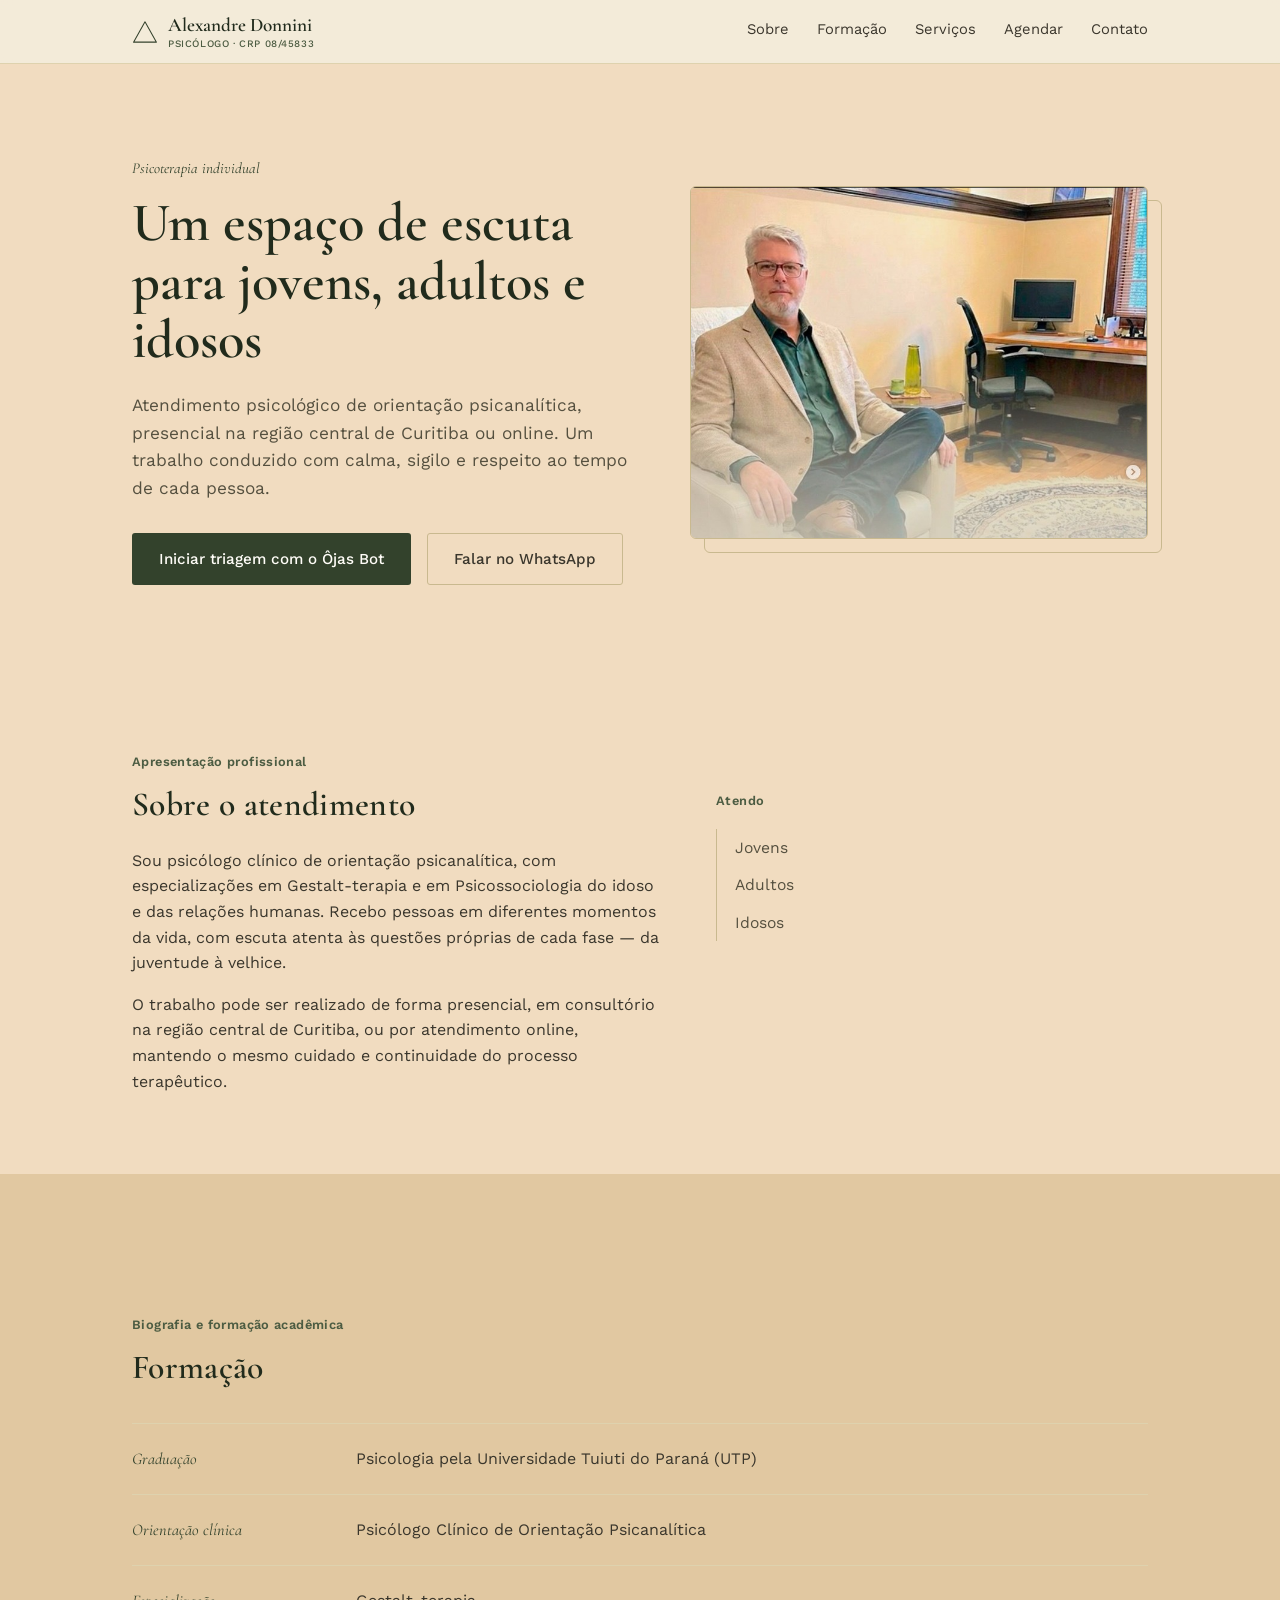
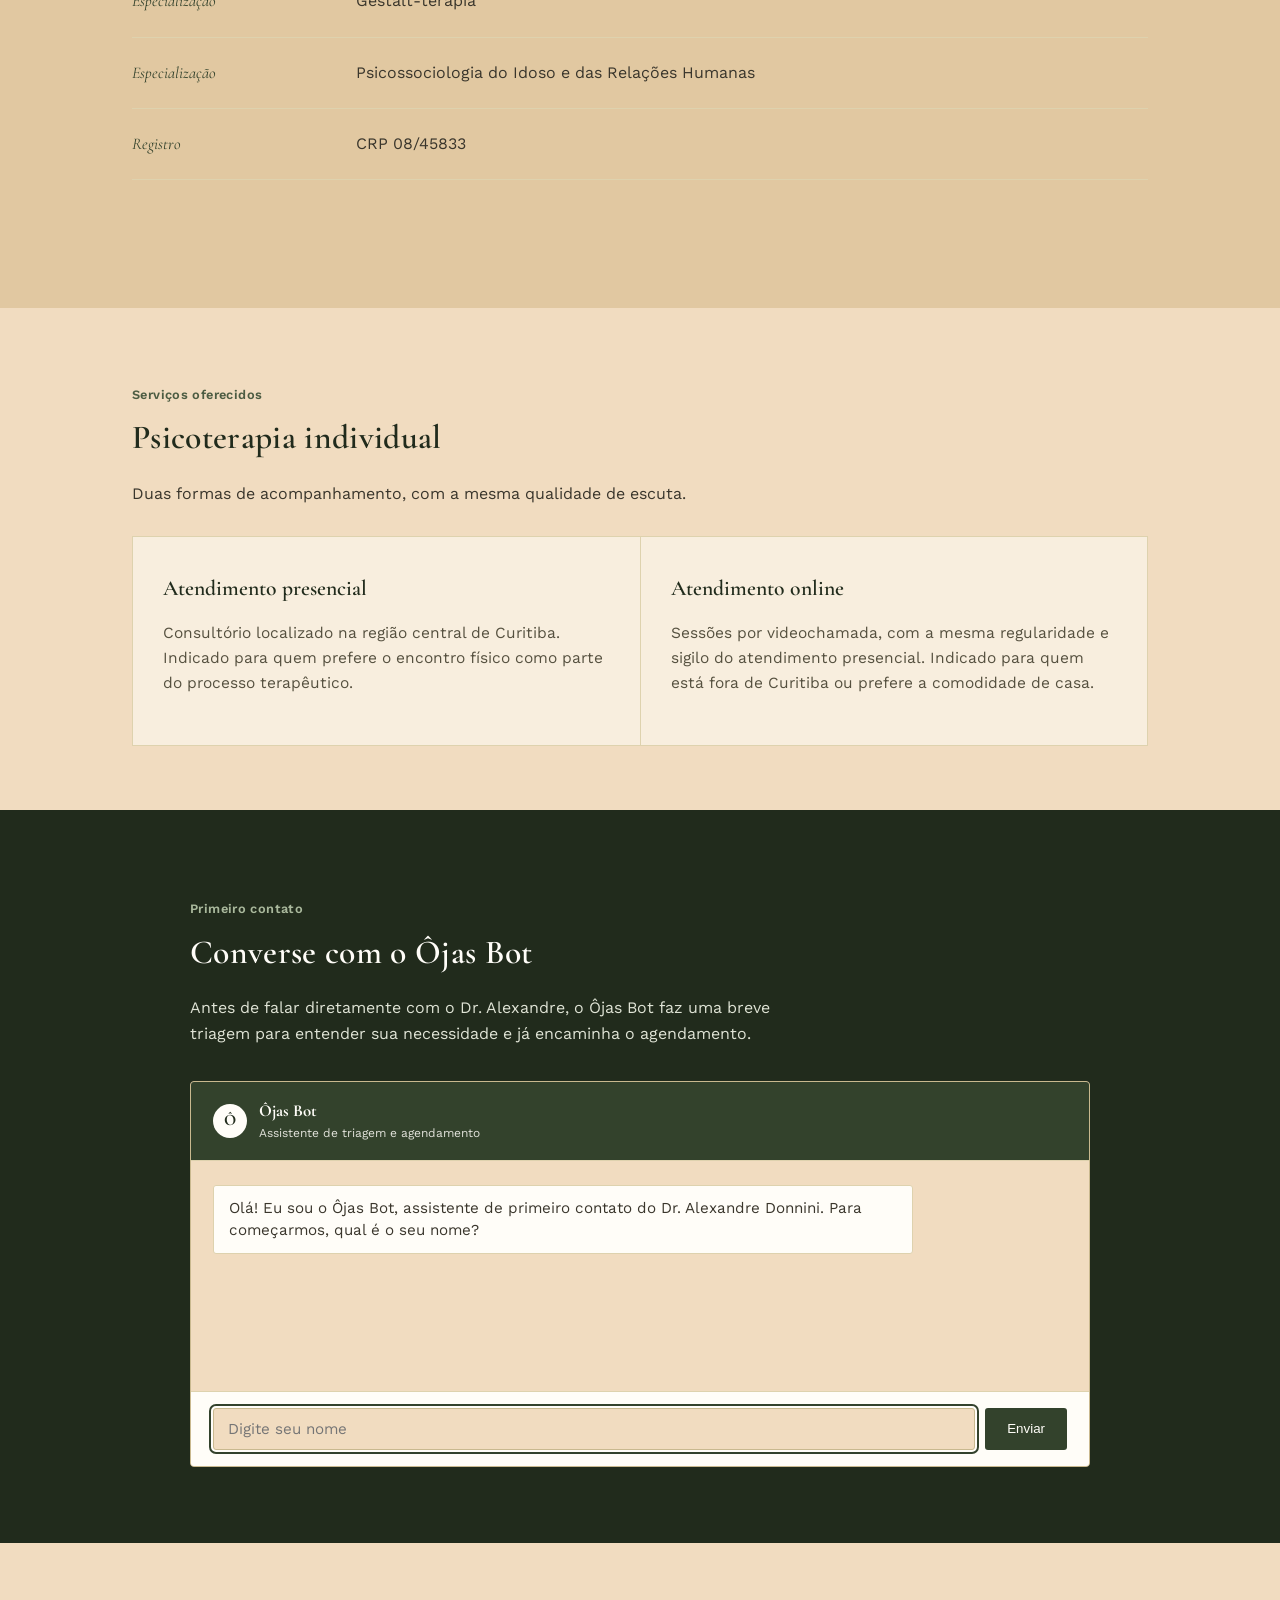
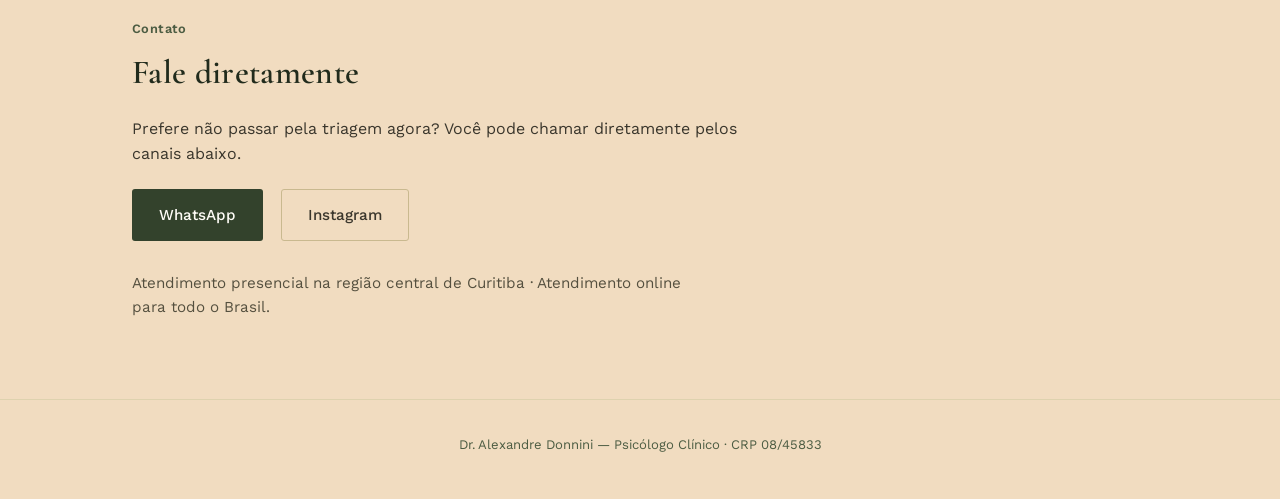
==== index.html @ 54434051 "Add files via upload" ====
<!DOCTYPE html>
<html lang="pt-BR">
<head>
<meta charset="UTF-8">
<meta name="viewport" content="width=device-width, initial-scale=1.0">
<title>Alexandre Donnini — Psicólogo Clínico | CRP 08/45833</title>
<meta name="description" content="Dr. Alexandre Donnini, psicólogo clínico de orientação psicanalítica. Atendimento presencial no centro de Curitiba e online, para jovens, adultos e idosos.">
<link rel="preconnect" href="https://fonts.googleapis.com">
<link rel="preconnect" href="https://fonts.gstatic.com" crossorigin>
<link href="https://fonts.googleapis.com/css2?family=Cormorant+Garamond:ital,wght@0,500;0,600;1,500&family=Work+Sans:wght@400;500;600&display=swap" rel="stylesheet">
<link rel="stylesheet" href="style.css">
</head>
<body>

<header class="top">
  <div class="top-inner">
    <div class="marca">
      <svg class="marca-triangulo" viewBox="0 0 100 90" xmlns="http://www.w3.org/2000/svg">
        <path d="M50 6 L94 84 L6 84 Z" fill="none" stroke="#33422C" stroke-width="4" stroke-linejoin="round"/>
      </svg>
      <div class="marca-texto">Alexandre Donnini
        <small>Psicólogo · CRP 08/45833</small>
      </div>
    </div>
    <nav class="top-nav">
      <a href="#sobre">Sobre</a>
      <a href="#formacao">Formação</a>
      <a href="#servicos">Serviços</a>
      <a href="#ojas-bot">Agendar</a>
      <a href="#contato">Contato</a>
    </nav>
  </div>
</header>

<section class="hero">
  <div class="hero-texto">
    <p class="kicker">Psicoterapia individual</p>
    <h1>Um espaço de escuta para jovens, adultos e idosos</h1>
    <p class="lead">Atendimento psicológico de orientação psicanalítica, presencial na região central de Curitiba ou online. Um trabalho conduzido com calma, sigilo e respeito ao tempo de cada pessoa.</p>
    <div class="hero-cta">
      <a href="#ojas-bot" class="btn btn-primaria">Iniciar triagem com o Ôjas Bot</a>
      <a href="https://wa.me/5541991151535" target="_blank" rel="noopener" class="btn btn-secundaria">Falar no WhatsApp</a>
    </div>
  </div>
  <div class="hero-foto">
    <img src="foto-consultorio.jpg" alt="Dr. Alexandre Donnini em seu consultório">
  </div>
</section>

<section id="sobre">
  <p class="section-label">Apresentação profissional</p>
  <div class="sobre-grid">
    <div>
      <h2>Sobre o atendimento</h2>
      <p>Sou psicólogo clínico de orientação psicanalítica, com especializações em Gestalt-terapia e em Psicossociologia do idoso e das relações humanas. Recebo pessoas em diferentes momentos da vida, com escuta atenta às questões próprias de cada fase — da juventude à velhice.</p>
      <p>O trabalho pode ser realizado de forma presencial, em consultório na região central de Curitiba, ou por atendimento online, mantendo o mesmo cuidado e continuidade do processo terapêutico.</p>
    </div>
    <div>
      <p class="section-label">Atendo</p>
      <ul class="publico-lista">
        <li>Jovens</li>
        <li>Adultos</li>
        <li>Idosos</li>
      </ul>
    </div>
  </div>
</section>

<section class="faixa" id="formacao">
  <div class="wrap">
    <section>
      <p class="section-label">Biografia e formação acadêmica</p>
      <h2>Formação</h2>
      <ul class="formacao-lista">
        <li class="formacao-item">
          <span class="formacao-tag">Graduação</span>
          <span>Psicologia pela Universidade Tuiuti do Paraná (UTP)</span>
        </li>
        <li class="formacao-item">
          <span class="formacao-tag">Orientação clínica</span>
          <span>Psicólogo Clínico de Orientação Psicanalítica</span>
        </li>
        <li class="formacao-item">
          <span class="formacao-tag">Especialização</span>
          <span>Gestalt-terapia</span>
        </li>
        <li class="formacao-item">
          <span class="formacao-tag">Especialização</span>
          <span>Psicossociologia do Idoso e das Relações Humanas</span>
        </li>
        <li class="formacao-item">
          <span class="formacao-tag">Registro</span>
          <span>CRP 08/45833</span>
        </li>
      </ul>
    </section>
  </div>
</section>

<section id="servicos">
  <p class="section-label">Serviços oferecidos</p>
  <h2>Psicoterapia individual</h2>
  <p>Duas formas de acompanhamento, com a mesma qualidade de escuta.</p>
  <div class="servicos-grid">
    <div class="servico-card">
      <h3>Atendimento presencial</h3>
      <p>Consultório localizado na região central de Curitiba. Indicado para quem prefere o encontro físico como parte do processo terapêutico.</p>
    </div>
    <div class="servico-card">
      <h3>Atendimento online</h3>
      <p>Sessões por videochamada, com a mesma regularidade e sigilo do atendimento presencial. Indicado para quem está fora de Curitiba ou prefere a comodidade de casa.</p>
    </div>
  </div>
</section>

<section class="bot-secao" id="ojas-bot">
  <div class="wrap">
    <div class="bot-intro">
      <p class="section-label">Primeiro contato</p>
      <h2>Converse com o Ôjas Bot</h2>
      <p>Antes de falar diretamente com o Dr. Alexandre, o Ôjas Bot faz uma breve triagem para entender sua necessidade e já encaminha o agendamento.</p>
    </div>

    <div class="bot-painel" id="ojas-bot-app">
      <div class="bot-topo">
        <div class="bot-avatar">Ô</div>
        <div>
          <strong>Ôjas Bot</strong>
          <span>Assistente de triagem e agendamento</span>
        </div>
      </div>

      <div class="bot-mensagens" data-ojas-mensagens></div>
      <div class="bot-opcoes" data-ojas-opcoes></div>

      <dl class="bot-resumo" data-ojas-resumo hidden></dl>

      <form class="bot-form" data-ojas-form>
        <input type="text" data-ojas-input placeholder="Aguarde..." disabled autocomplete="off">
        <button type="submit">Enviar</button>
      </form>
    </div>
  </div>
</section>

<section id="contato">
  <p class="section-label">Contato</p>
  <h2>Fale diretamente</h2>
  <p>Prefere não passar pela triagem agora? Você pode chamar diretamente pelos canais abaixo.</p>
  <div class="contato-grid">
    <a href="https://wa.me/5541991151535" target="_blank" rel="noopener" class="btn btn-primaria">WhatsApp</a>
    <a href="https://www.instagram.com/psi.alexandre.donnini" target="_blank" rel="noopener" class="btn btn-secundaria">Instagram</a>
  </div>
  <p class="contato-nota">Atendimento presencial na região central de Curitiba · Atendimento online para todo o Brasil.</p>
</section>

<footer>
  Dr. Alexandre Donnini — Psicólogo Clínico · CRP 08/45833
</footer>

<script src="ojas-bot.js"></script>
</body>
</html>
---- style.css ----
/* =========================================================
   Alexandre Donnini — Psicólogo Clínico
   Paleta: creme quente + verde escuro (pinho), a partir da
   identidade visual já usada no Instagram do profissional
   ========================================================= */

:root {
  --verde:        #33422C;
  --verde-escuro: #212B1C;
  --verde-claro:  #4C5C42;
  --texto:        #3A362C;
  --creme:        #F1DCC0;
  --creme-claro:  #F8EEDE;
  --creme-escuro: #E1C8A1;
  --linha:        #C9B98F;
  --linha-fina:   #DED2AE;
  --branco:       #FFFDF8;

  --serif: 'Cormorant Garamond', Georgia, serif;
  --sans:  'Work Sans', -apple-system, Segoe UI, sans-serif;
}

* { box-sizing: border-box; }

html { scroll-behavior: smooth; }

body {
  margin: 0;
  background: var(--creme);
  color: var(--texto);
  font-family: var(--sans);
  font-weight: 400;
  line-height: 1.6;
  -webkit-font-smoothing: antialiased;
}

img, svg { max-width: 100%; display: block; }

a { color: inherit; }

.wrap {
  max-width: 1080px;
  margin: 0 auto;
  padding: 0 32px;
}

h1, h2, h3 {
  font-family: var(--serif);
  font-weight: 600;
  color: var(--verde-escuro);
  margin: 0 0 0.4em;
}

h2 {
  font-size: 2.1rem;
  letter-spacing: 0.01em;
}

p { max-width: 62ch; }

.section-label {
  font-family: var(--sans);
  font-size: 0.8rem;
  color: var(--verde-claro);
  font-weight: 600;
  letter-spacing: 0.03em;
  margin-bottom: 6px;
}

hr.fina {
  border: none;
  border-top: 1px solid var(--linha-fina);
  margin: 0;
}

/* ---------- Marca ---------- */

.marca {
  display: flex;
  align-items: center;
  gap: 10px;
}

.marca-triangulo {
  width: 26px;
  height: 26px;
  flex-shrink: 0;
}

.marca-texto {
  font-family: var(--serif);
  font-size: 1.2rem;
  color: var(--verde-escuro);
  font-weight: 600;
  line-height: 1.15;
}

.marca-texto small {
  display: block;
  font-family: var(--sans);
  font-size: 0.62rem;
  letter-spacing: 0.06em;
  color: var(--verde-claro);
  font-weight: 500;
  text-transform: uppercase;
  margin-top: 2px;
}

/* ---------- Header ---------- */

header.top {
  position: sticky;
  top: 0;
  z-index: 20;
  background: rgba(243, 236, 220, 0.92);
  backdrop-filter: blur(6px);
  border-bottom: 1px solid var(--linha-fina);
}

.top-inner {
  display: flex;
  align-items: center;
  justify-content: space-between;
  padding: 14px 32px;
  max-width: 1080px;
  margin: 0 auto;
}

nav.top-nav {
  display: flex;
  gap: 28px;
}

nav.top-nav a {
  text-decoration: none;
  font-size: 0.92rem;
  color: var(--texto);
  border-bottom: 1px solid transparent;
  padding-bottom: 3px;
  transition: border-color 0.2s ease, color 0.2s ease;
}

nav.top-nav a:hover {
  color: var(--verde);
  border-color: var(--verde);
}

@media (max-width: 680px) {
  nav.top-nav { display: none; }
}

/* ---------- Hero ---------- */

.hero {
  max-width: 1080px;
  margin: 0 auto;
  padding: 76px 32px 90px;
  display: grid;
  grid-template-columns: 1.05fr 0.95fr;
  gap: 52px;
  align-items: center;
}

@media (max-width: 860px) {
  .hero { grid-template-columns: 1fr; padding-top: 48px; }
}

.hero .kicker {
  font-size: 0.95rem;
  color: var(--verde);
  font-family: var(--serif);
  font-style: italic;
  margin-bottom: 14px;
}

.hero h1 {
  font-size: clamp(2.3rem, 4.6vw, 3.4rem);
  line-height: 1.08;
}

.hero p.lead {
  font-size: 1.08rem;
  color: #55503f;
  max-width: 52ch;
}

.hero-cta {
  display: flex;
  gap: 16px;
  margin-top: 30px;
  flex-wrap: wrap;
}

.hero-foto {
  position: relative;
}

.hero-foto img {
  width: 100%;
  height: auto;
  border-radius: 6px;
  border: 1px solid var(--linha);
}

.hero-foto::after {
  content: "";
  position: absolute;
  inset: 14px -14px -14px 14px;
  border: 1px solid var(--linha);
  border-radius: 6px;
  z-index: -1;
}

.btn {
  display: inline-flex;
  align-items: center;
  gap: 8px;
  padding: 13px 26px;
  border-radius: 3px;
  font-size: 0.95rem;
  font-weight: 500;
  text-decoration: none;
  cursor: pointer;
  border: 1px solid transparent;
  transition: transform 0.15s ease, background 0.2s ease, color 0.2s ease;
}

.btn:active { transform: translateY(1px); }

.btn-primaria {
  background: var(--verde);
  color: var(--branco);
}
.btn-primaria:hover { background: var(--verde-escuro); }

.btn-secundaria {
  background: transparent;
  border: 1px solid var(--linha);
  color: var(--texto);
}
.btn-secundaria:hover {
  border-color: var(--verde);
  color: var(--verde);
}

/* ---------- Seções gerais ---------- */

section {
  padding: 64px 32px;
  max-width: 1080px;
  margin: 0 auto;
}

section.faixa {
  max-width: none;
  background: var(--creme-escuro);
}

section.faixa > .wrap { padding: 0; }

/* ---------- Sobre ---------- */

.sobre-grid {
  display: grid;
  grid-template-columns: 1.1fr 0.9fr;
  gap: 56px;
  align-items: start;
}

@media (max-width: 760px) {
  .sobre-grid { grid-template-columns: 1fr; }
}

.publico-lista {
  list-style: none;
  margin: 18px 0 0;
  padding: 0;
  border-left: 1px solid var(--linha);
}

.publico-lista li {
  padding: 6px 0 6px 18px;
  font-size: 0.98rem;
  color: #55503f;
}

/* ---------- Formação ---------- */

.formacao-lista {
  list-style: none;
  margin: 28px 0 0;
  padding: 0;
}

.formacao-item {
  display: grid;
  grid-template-columns: 200px 1fr;
  gap: 24px;
  padding: 22px 0;
  border-top: 1px solid var(--linha-fina);
}

.formacao-item:last-child { border-bottom: 1px solid var(--linha-fina); }

.formacao-tag {
  font-family: var(--serif);
  font-style: italic;
  color: var(--verde);
  font-size: 1.02rem;
}

@media (max-width: 620px) {
  .formacao-item { grid-template-columns: 1fr; gap: 4px; }
}

/* ---------- Serviços ---------- */

.servicos-grid {
  display: grid;
  grid-template-columns: 1fr 1fr;
  gap: 1px;
  background: var(--linha-fina);
  border: 1px solid var(--linha-fina);
  margin-top: 30px;
}

@media (max-width: 680px) {
  .servicos-grid { grid-template-columns: 1fr; }
}

.servico-card {
  background: var(--creme-claro);
  padding: 34px 30px;
}

.servico-card h3 {
  font-size: 1.35rem;
  margin-bottom: 10px;
}

.servico-card p {
  color: #55503f;
  font-size: 0.97rem;
}

/* ---------- Ôjas Bot ---------- */

section.bot-secao {
  background: var(--verde-escuro);
  max-width: none;
  padding: 76px 32px;
}

section.bot-secao .wrap { padding: 0; max-width: 900px; }

.bot-intro h2 { color: var(--branco); }
.bot-intro .section-label { color: #a9b89c; }
.bot-intro p { color: #dfe3d5; }

.bot-painel {
  margin-top: 34px;
  background: var(--creme);
  border: 1px solid var(--linha);
  border-radius: 4px;
  overflow: hidden;
}

.bot-topo {
  display: flex;
  align-items: center;
  gap: 12px;
  padding: 16px 22px;
  background: var(--verde);
  color: var(--branco);
  border-bottom: 1px solid var(--linha-fina);
}

.bot-avatar {
  width: 34px;
  height: 34px;
  border-radius: 50%;
  background: var(--branco);
  color: var(--verde-escuro);
  display: flex;
  align-items: center;
  justify-content: center;
  font-family: var(--serif);
  font-weight: 700;
  font-size: 1rem;
}

.bot-topo strong { font-family: var(--serif); font-size: 1.05rem; }
.bot-topo span { display: block; font-size: 0.75rem; opacity: 0.85; }

.bot-mensagens {
  padding: 24px 22px;
  min-height: 210px;
  max-height: 380px;
  overflow-y: auto;
  display: flex;
  flex-direction: column;
  gap: 12px;
}

.bolha {
  max-width: 82%;
  padding: 11px 15px;
  border-radius: 3px;
  font-size: 0.95rem;
  line-height: 1.5;
}

.bolha.bot {
  align-self: flex-start;
  background: var(--branco);
  border: 1px solid var(--linha-fina);
  color: var(--texto);
}

.bolha.usuario {
  align-self: flex-end;
  background: var(--verde);
  color: var(--branco);
}

.bot-opcoes {
  display: flex;
  flex-wrap: wrap;
  gap: 10px;
  padding: 0 22px 20px;
}

.opcao-btn {
  padding: 9px 16px;
  border-radius: 3px;
  border: 1px solid var(--linha);
  background: var(--branco);
  color: var(--texto);
  font-size: 0.9rem;
  cursor: pointer;
  transition: border-color 0.15s ease, color 0.15s ease;
}

.opcao-btn:hover {
  border-color: var(--verde);
  color: var(--verde);
}

.bot-form {
  display: flex;
  gap: 10px;
  padding: 16px 22px;
  border-top: 1px solid var(--linha-fina);
  background: var(--branco);
}

.bot-form input[type="text"] {
  flex: 1;
  padding: 11px 14px;
  border: 1px solid var(--linha);
  border-radius: 3px;
  font-family: var(--sans);
  font-size: 0.95rem;
  background: var(--creme);
  color: var(--texto);
}

.bot-form input[type="text"]:focus,
.opcao-btn:focus-visible,
.btn:focus-visible,
a:focus-visible {
  outline: 2px solid var(--verde);
  outline-offset: 2px;
}

.bot-form button {
  padding: 11px 22px;
  border-radius: 3px;
  border: none;
  background: var(--verde);
  color: var(--branco);
  font-weight: 500;
  cursor: pointer;
}

.bot-form button:hover { background: var(--verde-claro); }

.bot-resumo {
  margin: 18px 22px 22px;
  padding: 18px;
  border: 1px solid var(--linha);
  border-left: 3px solid var(--verde);
  background: var(--branco);
  font-size: 0.92rem;
}

.bot-resumo dt { color: var(--verde-claro); font-size: 0.78rem; margin-top: 8px; }
.bot-resumo dd { margin: 2px 0 0; color: var(--texto); }

/* ---------- Contato ---------- */

.contato-grid {
  display: flex;
  gap: 18px;
  flex-wrap: wrap;
  margin-top: 22px;
}

.contato-nota {
  margin-top: 30px;
  color: #55503f;
  font-size: 0.95rem;
}

/* ---------- Footer ---------- */

footer {
  padding: 34px 32px 44px;
  text-align: center;
  font-size: 0.82rem;
  color: var(--verde-claro);
  border-top: 1px solid var(--linha-fina);
}

@media (prefers-reduced-motion: reduce) {
  html { scroll-behavior: auto; }
  * { transition: none !important; }
}
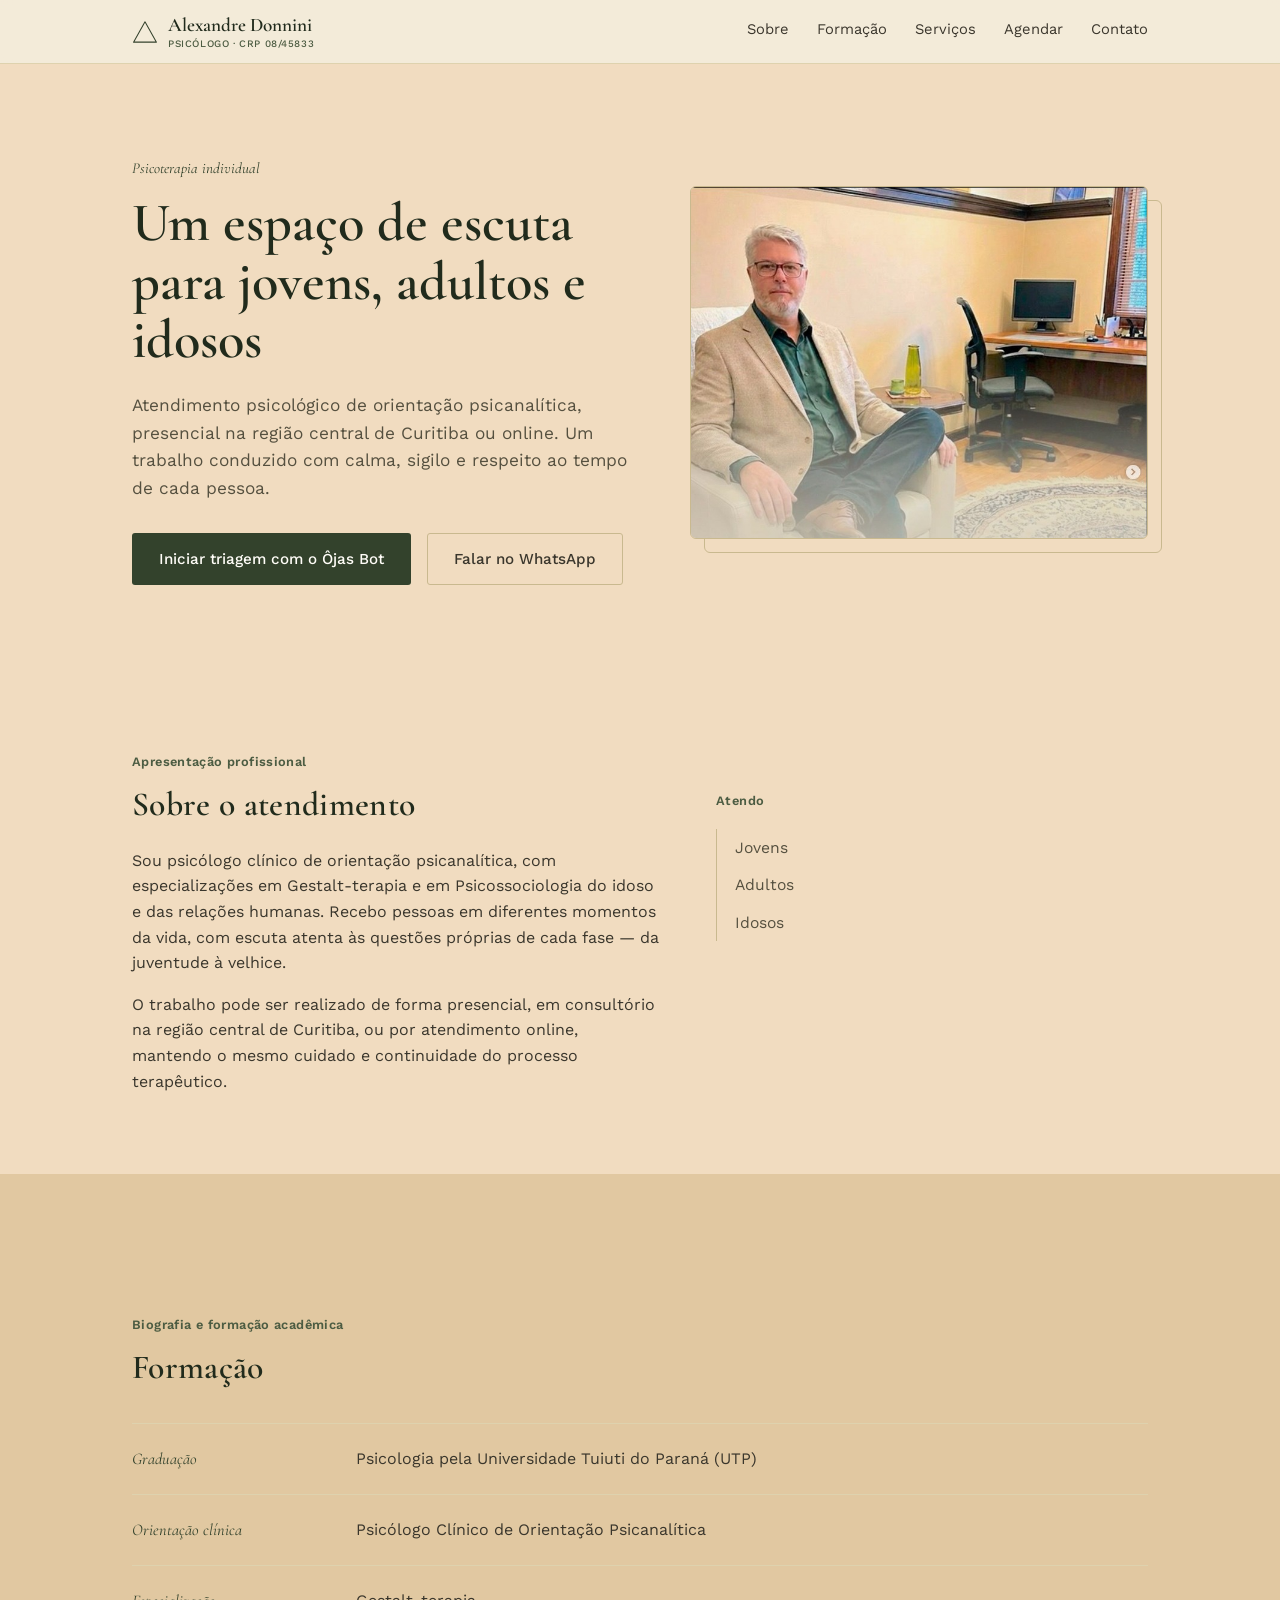
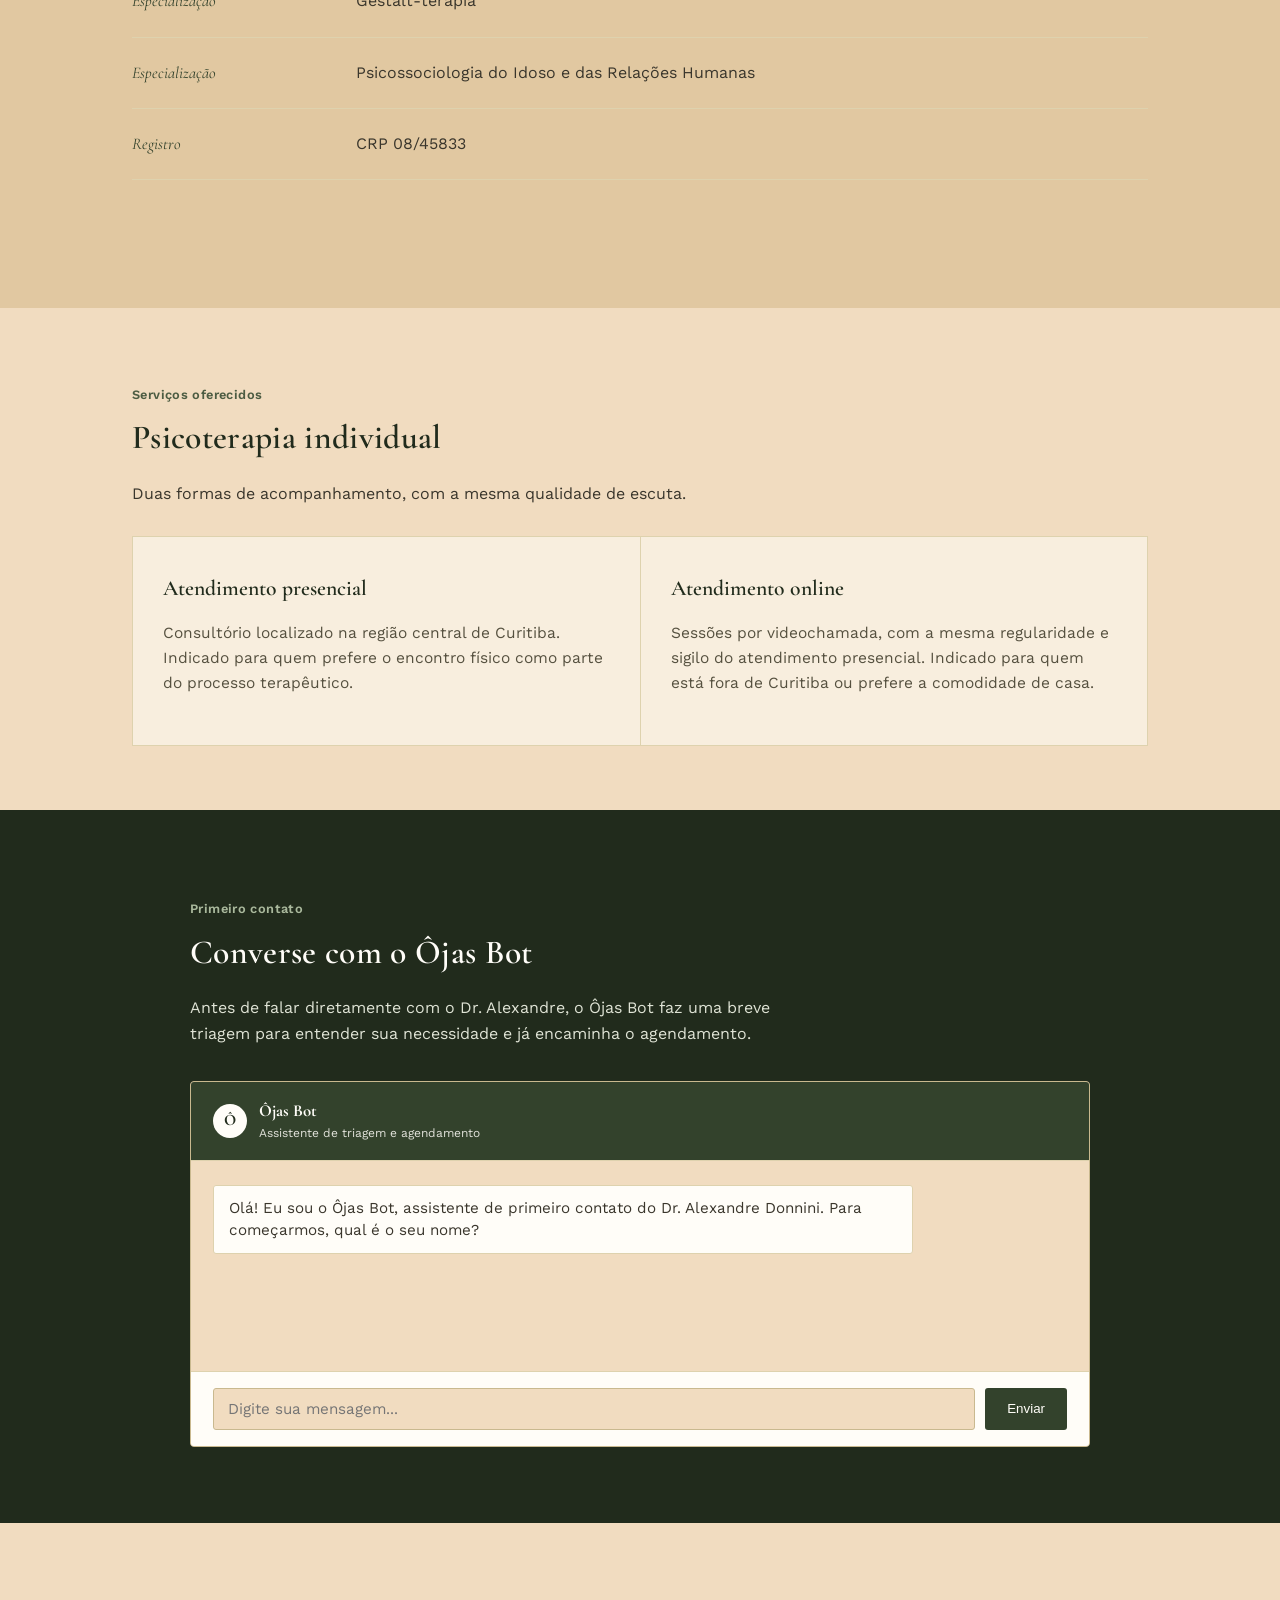
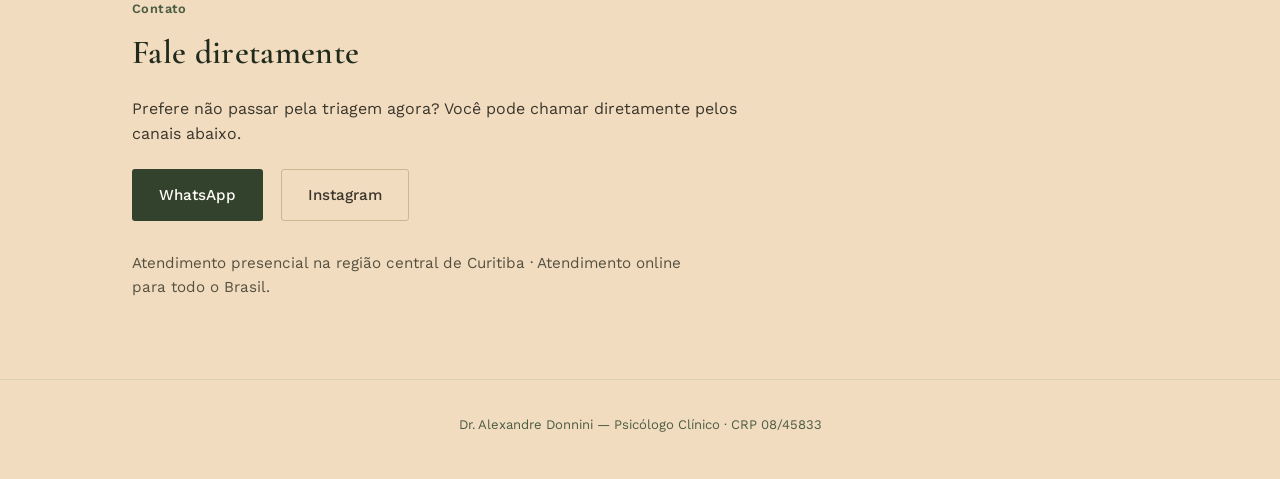
==== commit 74b2013e: "Update index.html" ====
--- a/index.html
+++ b/index.html
@@ -131,12 +131,9 @@
       </div>
 
       <div class="bot-mensagens" data-ojas-mensagens></div>
-      <div class="bot-opcoes" data-ojas-opcoes></div>
-
-      <dl class="bot-resumo" data-ojas-resumo hidden></dl>
 
       <form class="bot-form" data-ojas-form>
-        <input type="text" data-ojas-input placeholder="Aguarde..." disabled autocomplete="off">
+        <input type="text" data-ojas-input placeholder="Digite sua mensagem..." autocomplete="off">
         <button type="submit">Enviar</button>
       </form>
     </div>
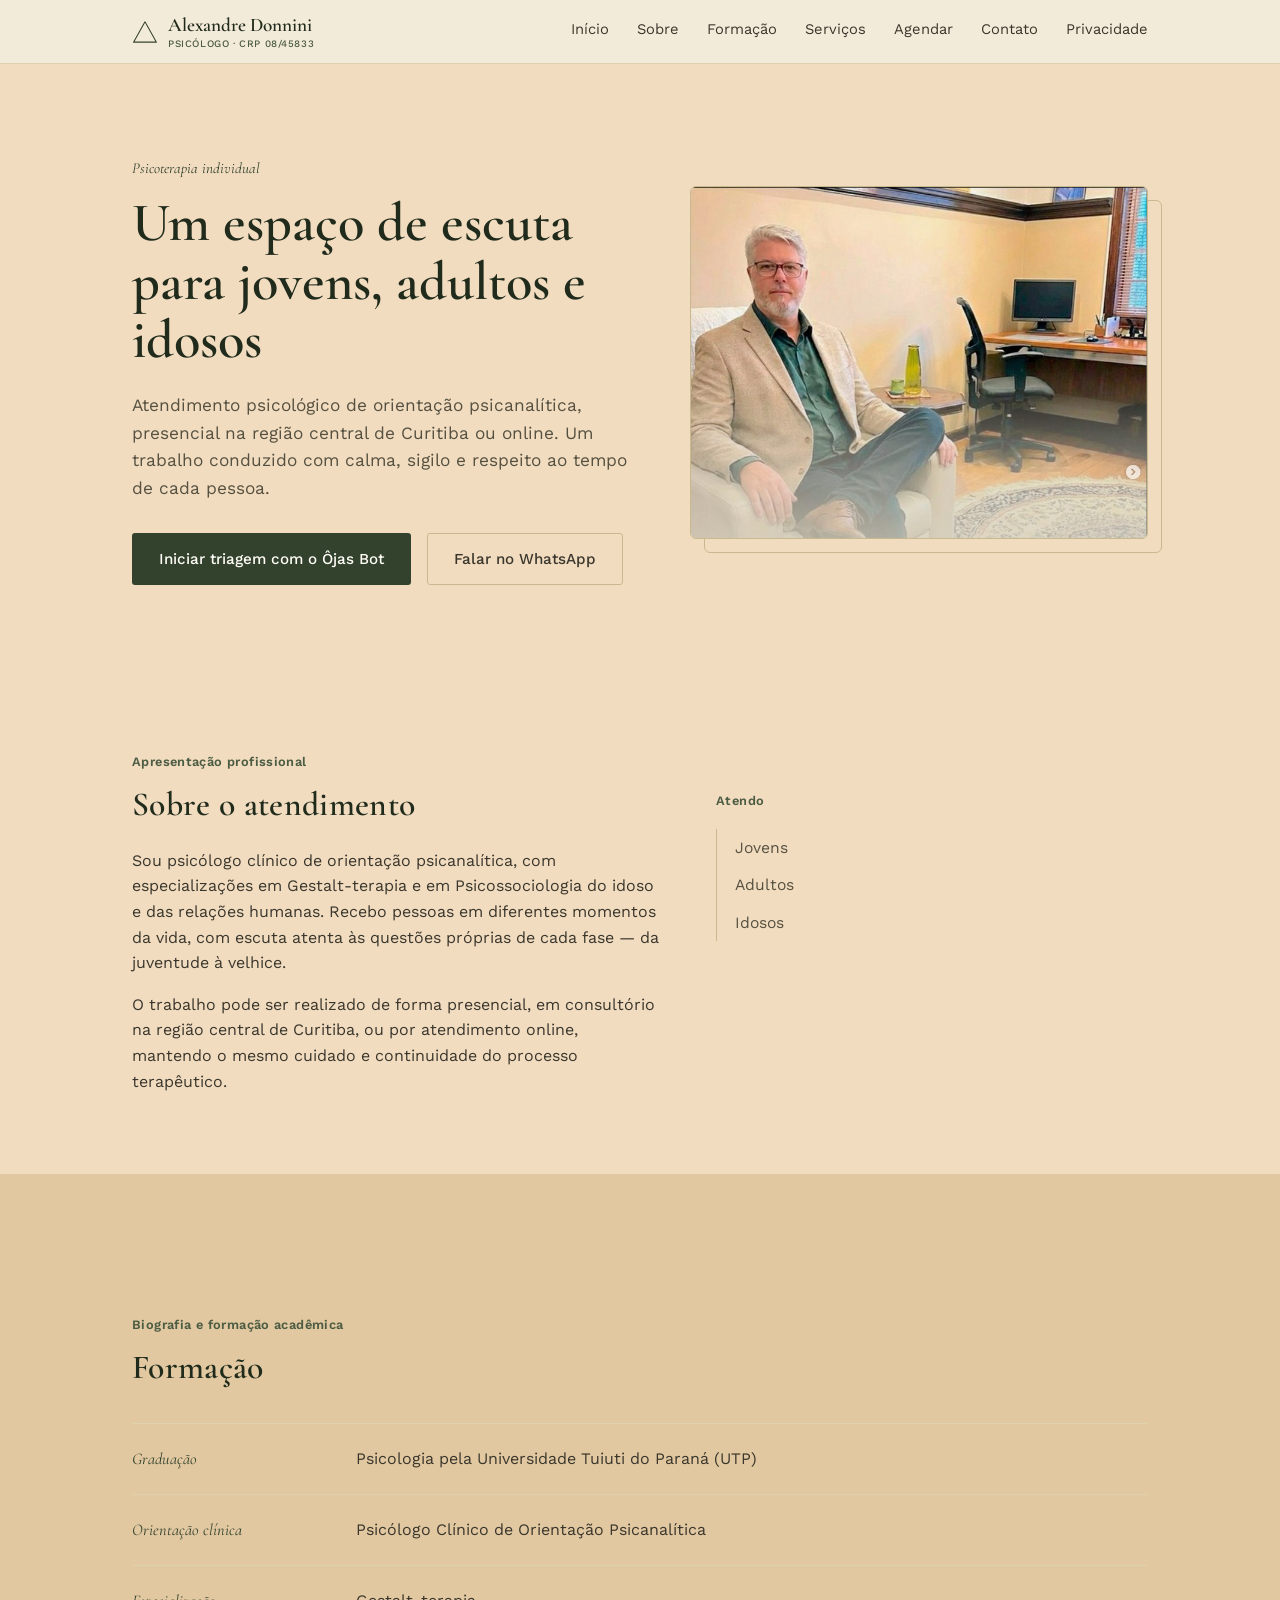
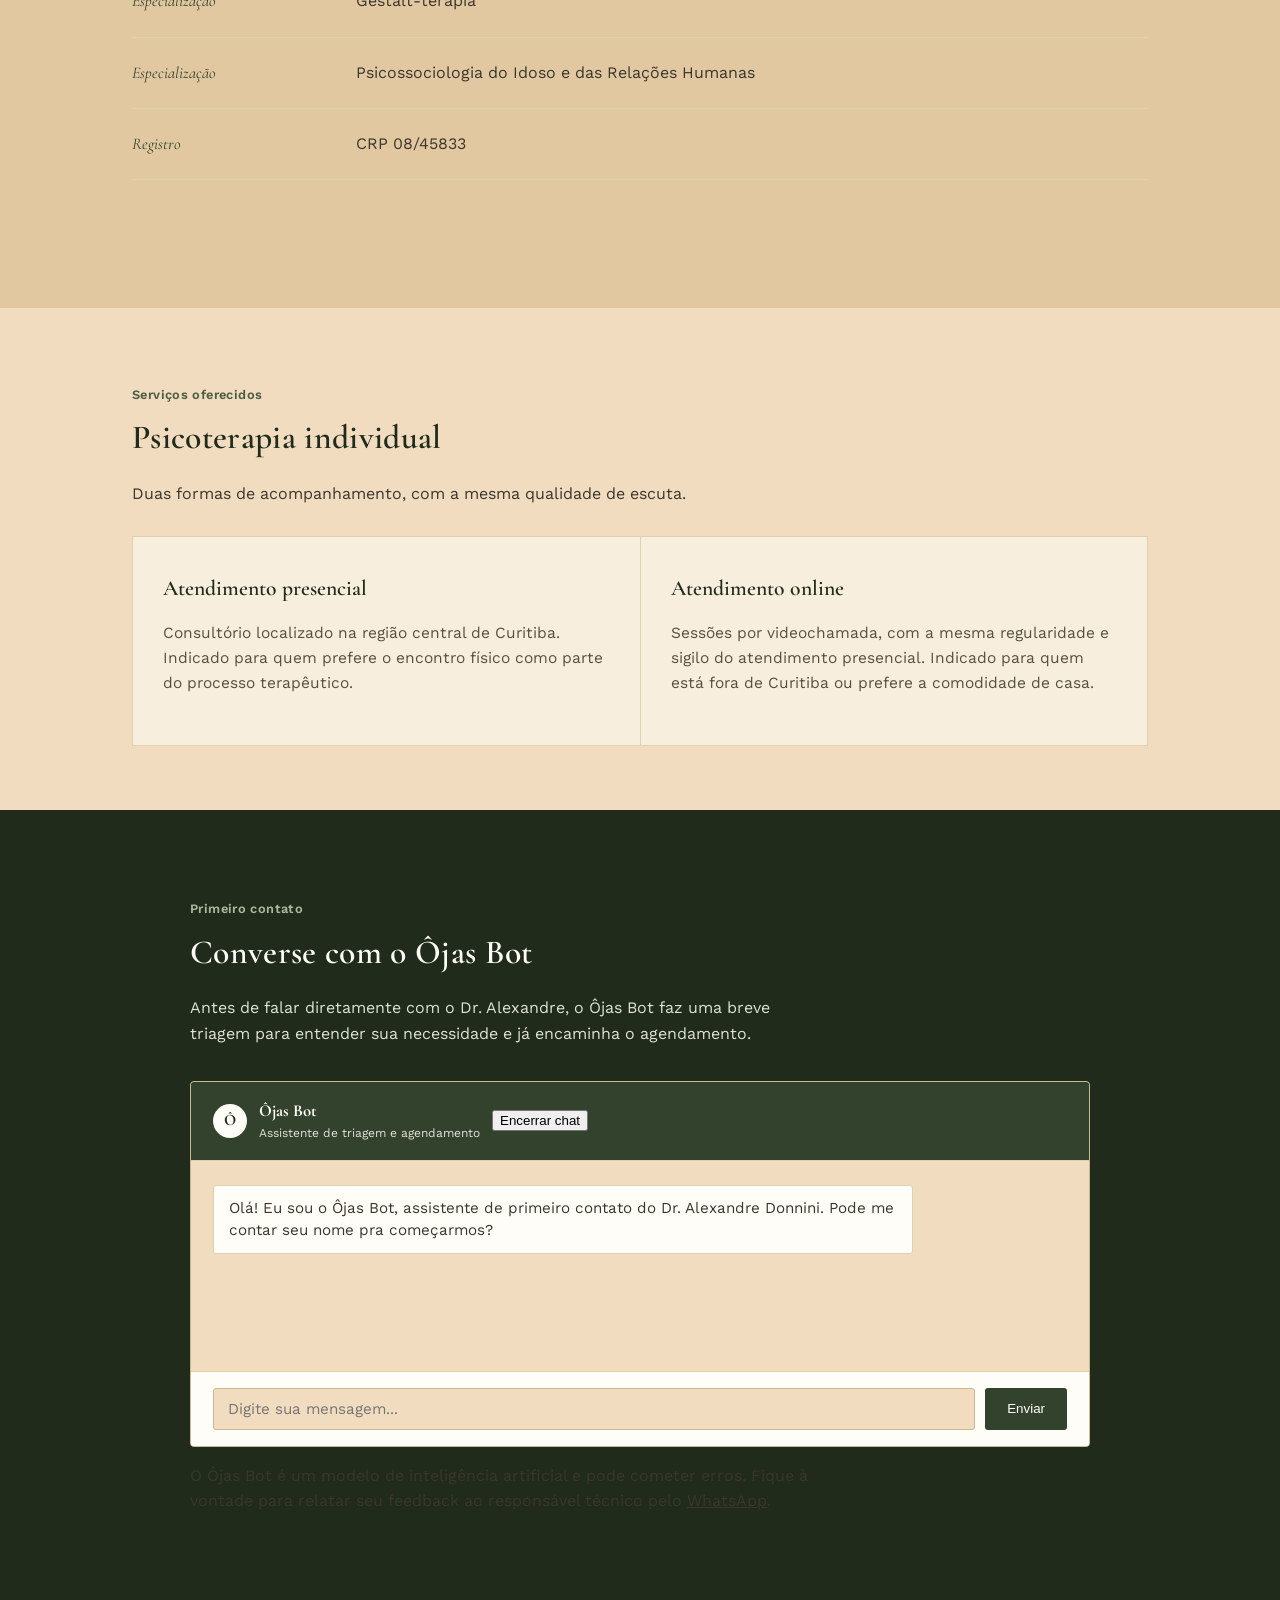
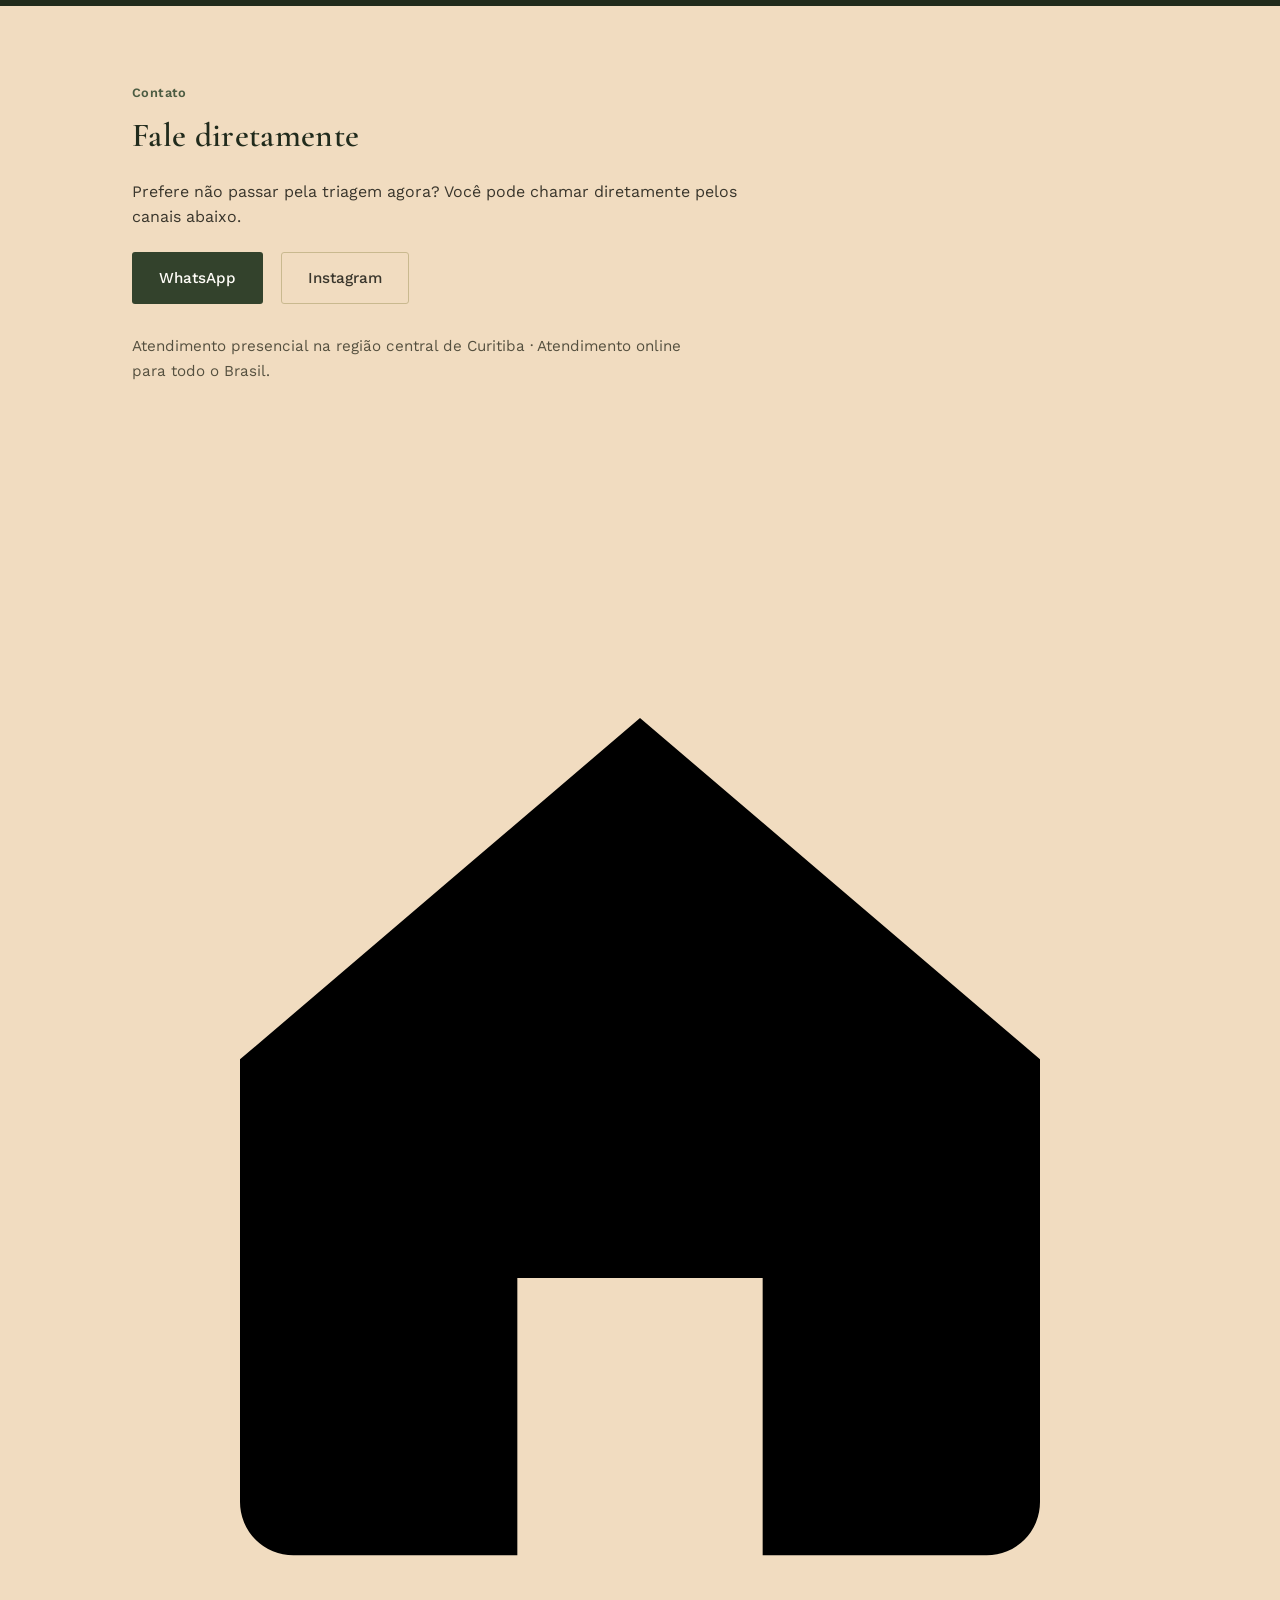
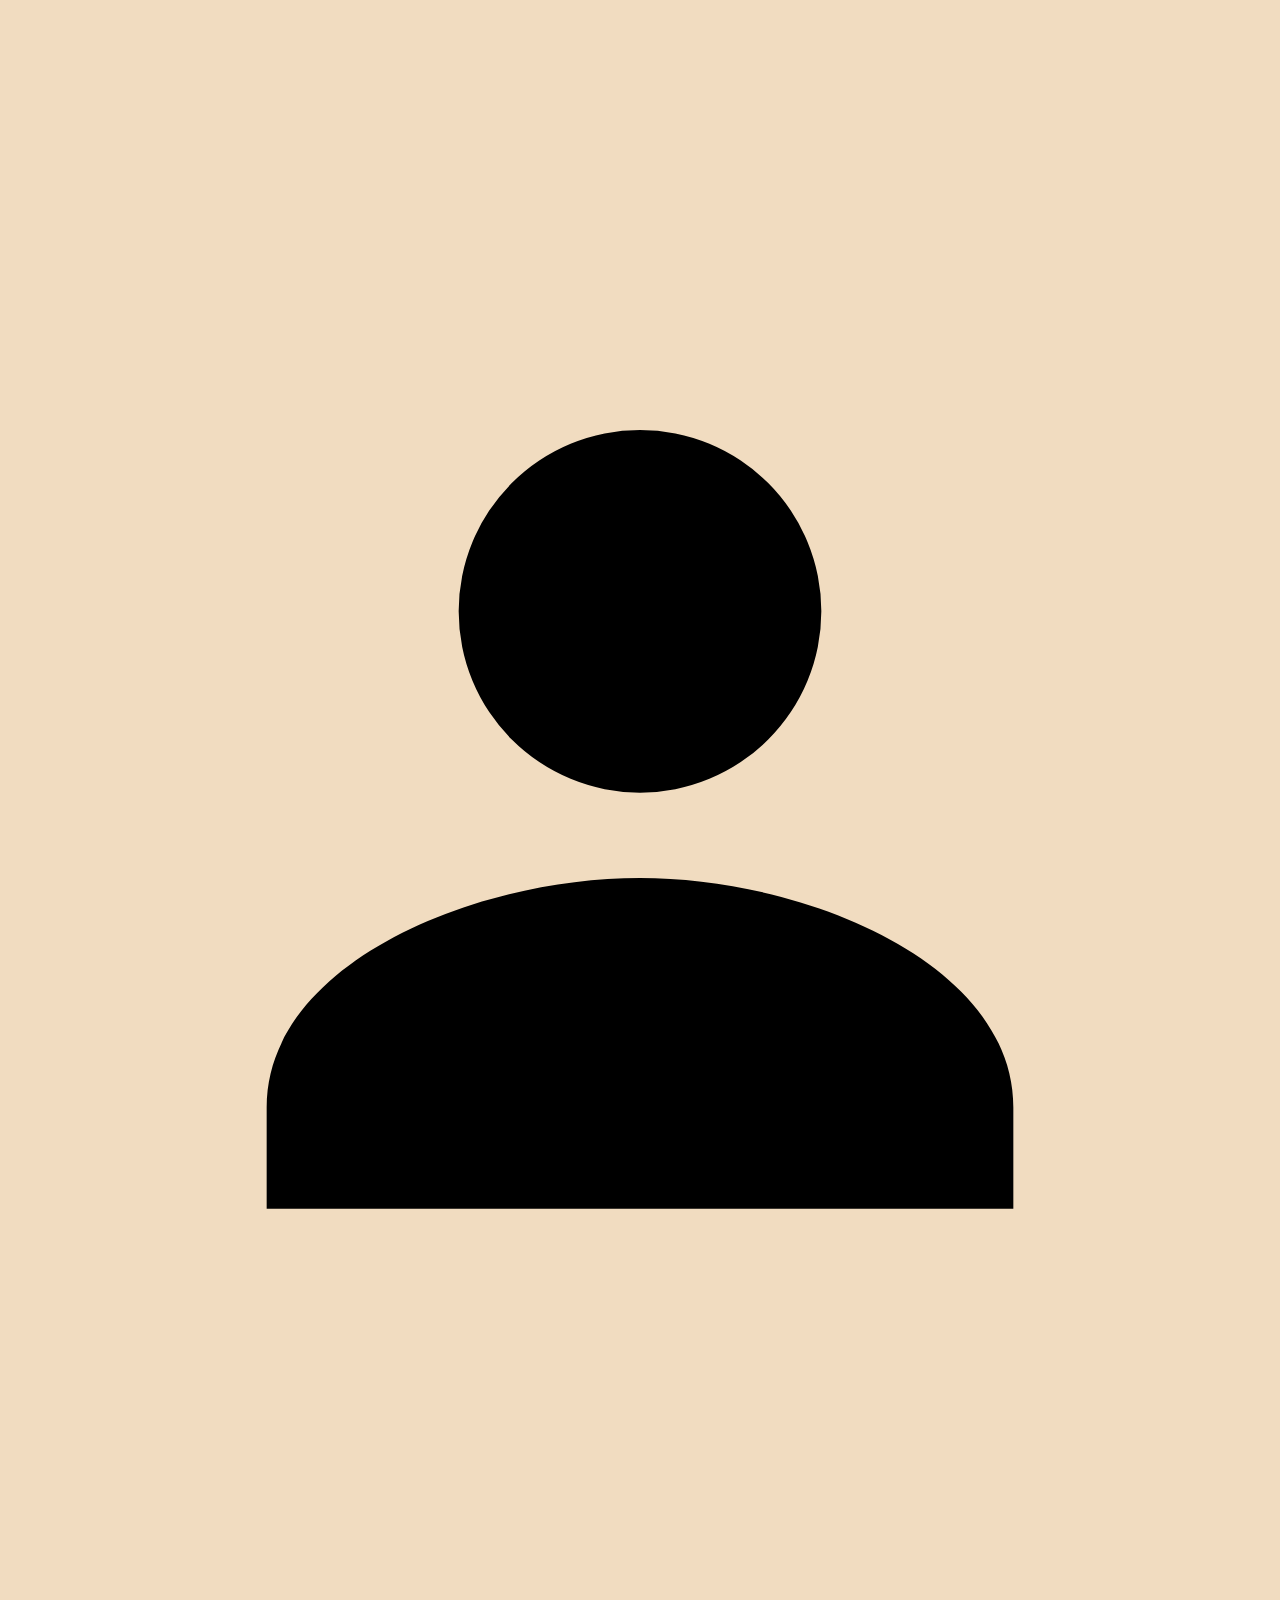
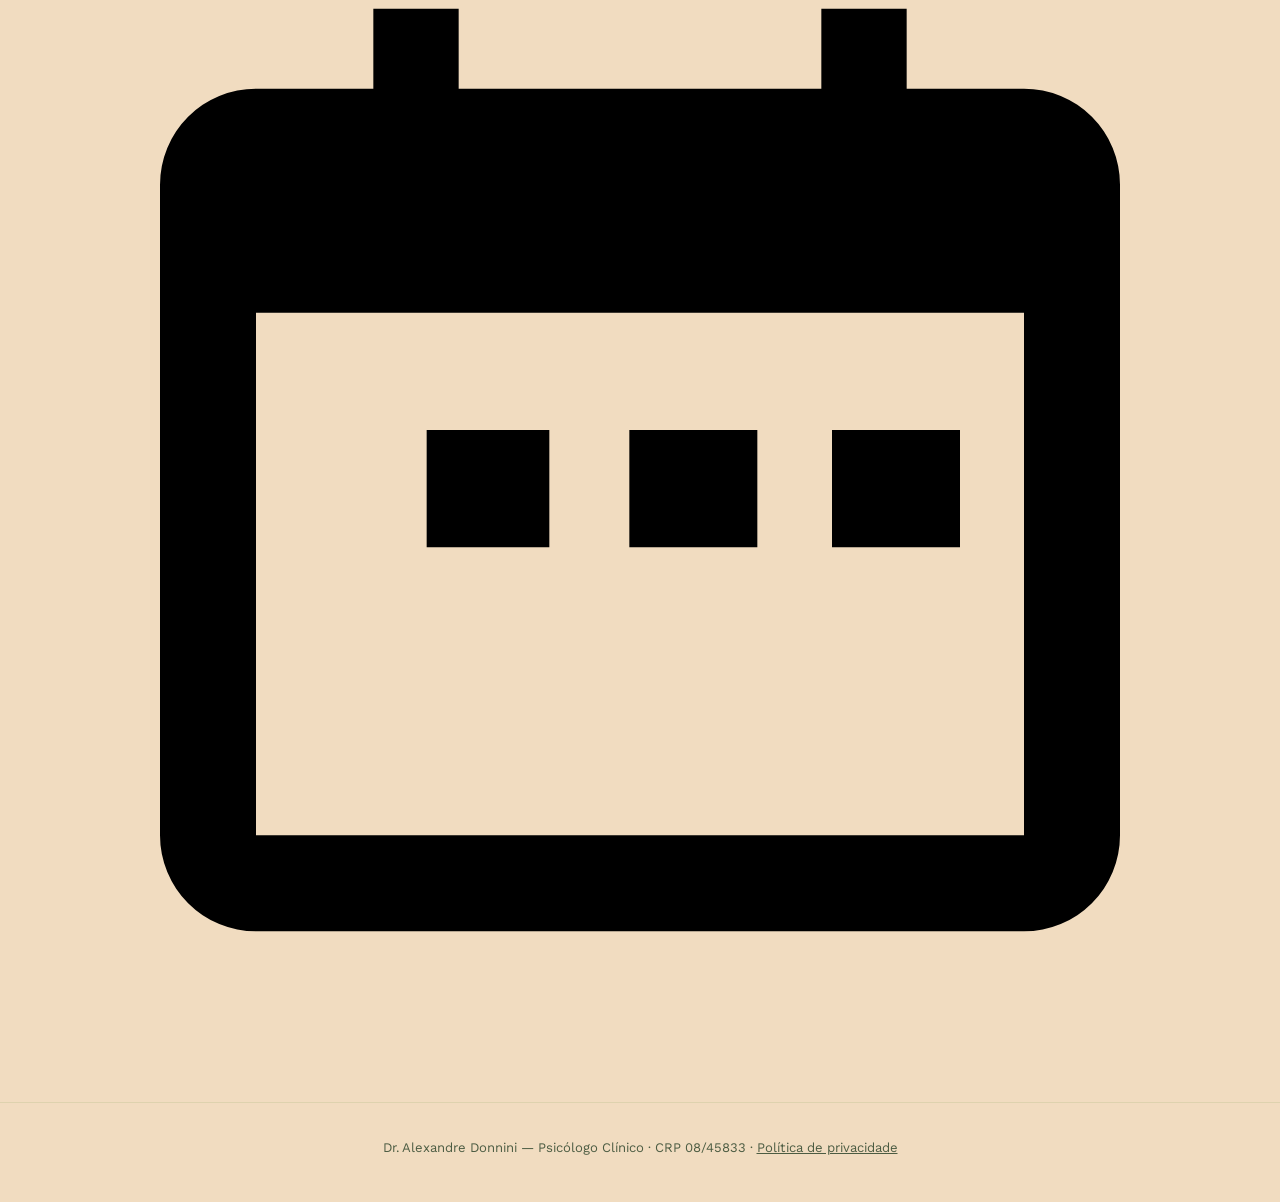
==== commit 50cdf4c2: "Update index.html" ====
--- a/index.html
+++ b/index.html
@@ -10,7 +10,7 @@
 <link href="https://fonts.googleapis.com/css2?family=Cormorant+Garamond:ital,wght@0,500;0,600;1,500&family=Work+Sans:wght@400;500;600&display=swap" rel="stylesheet">
 <link rel="stylesheet" href="style.css">
 </head>
-<body>
+<body id="topo">
 
 <header class="top">
   <div class="top-inner">
@@ -23,11 +23,13 @@
       </div>
     </div>
     <nav class="top-nav">
+      <a href="index.html">Início</a>
       <a href="#sobre">Sobre</a>
       <a href="#formacao">Formação</a>
       <a href="#servicos">Serviços</a>
       <a href="#ojas-bot">Agendar</a>
       <a href="#contato">Contato</a>
+      <a href="politica-privacidade.html">Privacidade</a>
     </nav>
   </div>
 </header>
@@ -124,10 +126,11 @@
     <div class="bot-painel" id="ojas-bot-app">
       <div class="bot-topo">
         <div class="bot-avatar">Ô</div>
-        <div>
+        <div class="bot-topo-texto">
           <strong>Ôjas Bot</strong>
           <span>Assistente de triagem e agendamento</span>
         </div>
+        <button type="button" class="bot-encerrar" data-ojas-encerrar>Encerrar chat</button>
       </div>
 
       <div class="bot-mensagens" data-ojas-mensagens></div>
@@ -137,6 +140,9 @@
         <button type="submit">Enviar</button>
       </form>
     </div>
+    <p class="bot-aviso">O Ôjas Bot é um modelo de inteligência artificial e pode cometer erros. Fique à vontade para relatar seu feedback ao responsável técnico pelo
+      <a href="https://wa.me/5541991283609" target="_blank" rel="noopener">WhatsApp</a>.
+    </p>
   </div>
 </section>
 
@@ -151,8 +157,22 @@
   <p class="contato-nota">Atendimento presencial na região central de Curitiba · Atendimento online para todo o Brasil.</p>
 </section>
 
+<nav class="menu-flutuante" aria-label="Atalhos">
+  <a href="#topo" aria-label="Início" title="Início">
+    <svg viewBox="0 0 24 24" aria-hidden="true"><path d="M4.5 11.2 12 4.8l7.5 6.4v8.3a1 1 0 0 1-1 1h-4.2v-5.2h-4.6v5.2H5.5a1 1 0 0 1-1-1v-8.3Z"/></svg>
+  </a>
+  <a href="#sobre" aria-label="Sobre" title="Sobre">
+    <svg viewBox="0 0 24 24" aria-hidden="true"><path d="M12 12.2a3.4 3.4 0 1 0-3.4-3.4A3.4 3.4 0 0 0 12 12.2Zm0 1.6c-3.1 0-7 1.6-7 4.3V20h14v-1.9c0-2.7-3.9-4.3-7-4.3Z"/></svg>
+  </a>
+  <a href="#ojas-bot" aria-label="Agendar" title="Agendar">
+    <svg viewBox="0 0 24 24" aria-hidden="true"><path d="M7 3.5h1.6V5h6.8V3.5H17V5h2.2A1.8 1.8 0 0 1 21 6.8V19a1.8 1.8 0 0 1-1.8 1.8H4.8A1.8 1.8 0 0 1 3 19V6.8A1.8 1.8 0 0 1 4.8 5H7V3.5ZM4.8 9.2v9.8h14.4V9.2H4.8Zm3.2 2.2h2.3v2.2H8V11.4Zm3.8 0h2.4v2.2h-2.4V11.4Zm3.8 0H18v2.2h-2.4V11.4Z"/></svg>
+  </a>
+</nav>
+
 <footer>
   Dr. Alexandre Donnini — Psicólogo Clínico · CRP 08/45833
+  <span class="footer-sep"> · </span>
+  <a href="politica-privacidade.html">Política de privacidade</a>
 </footer>
 
 <script src="ojas-bot.js"></script>
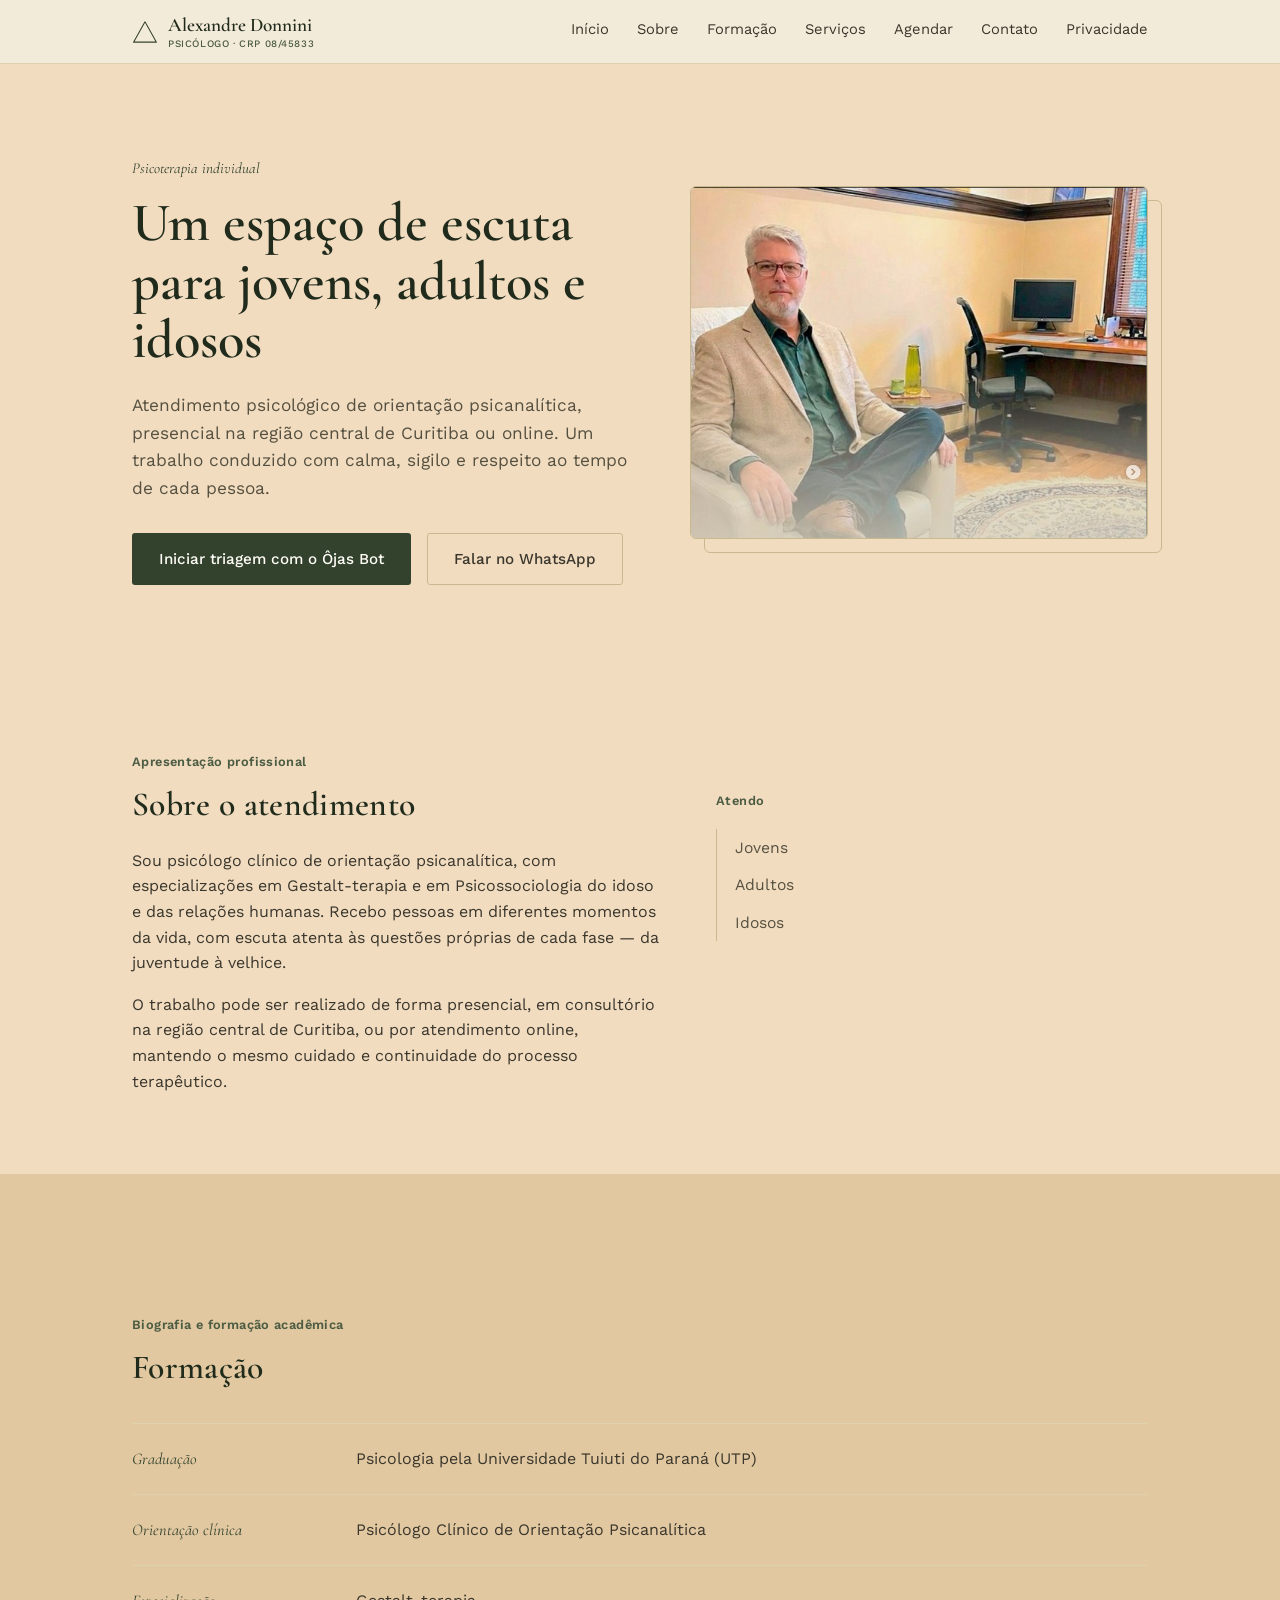
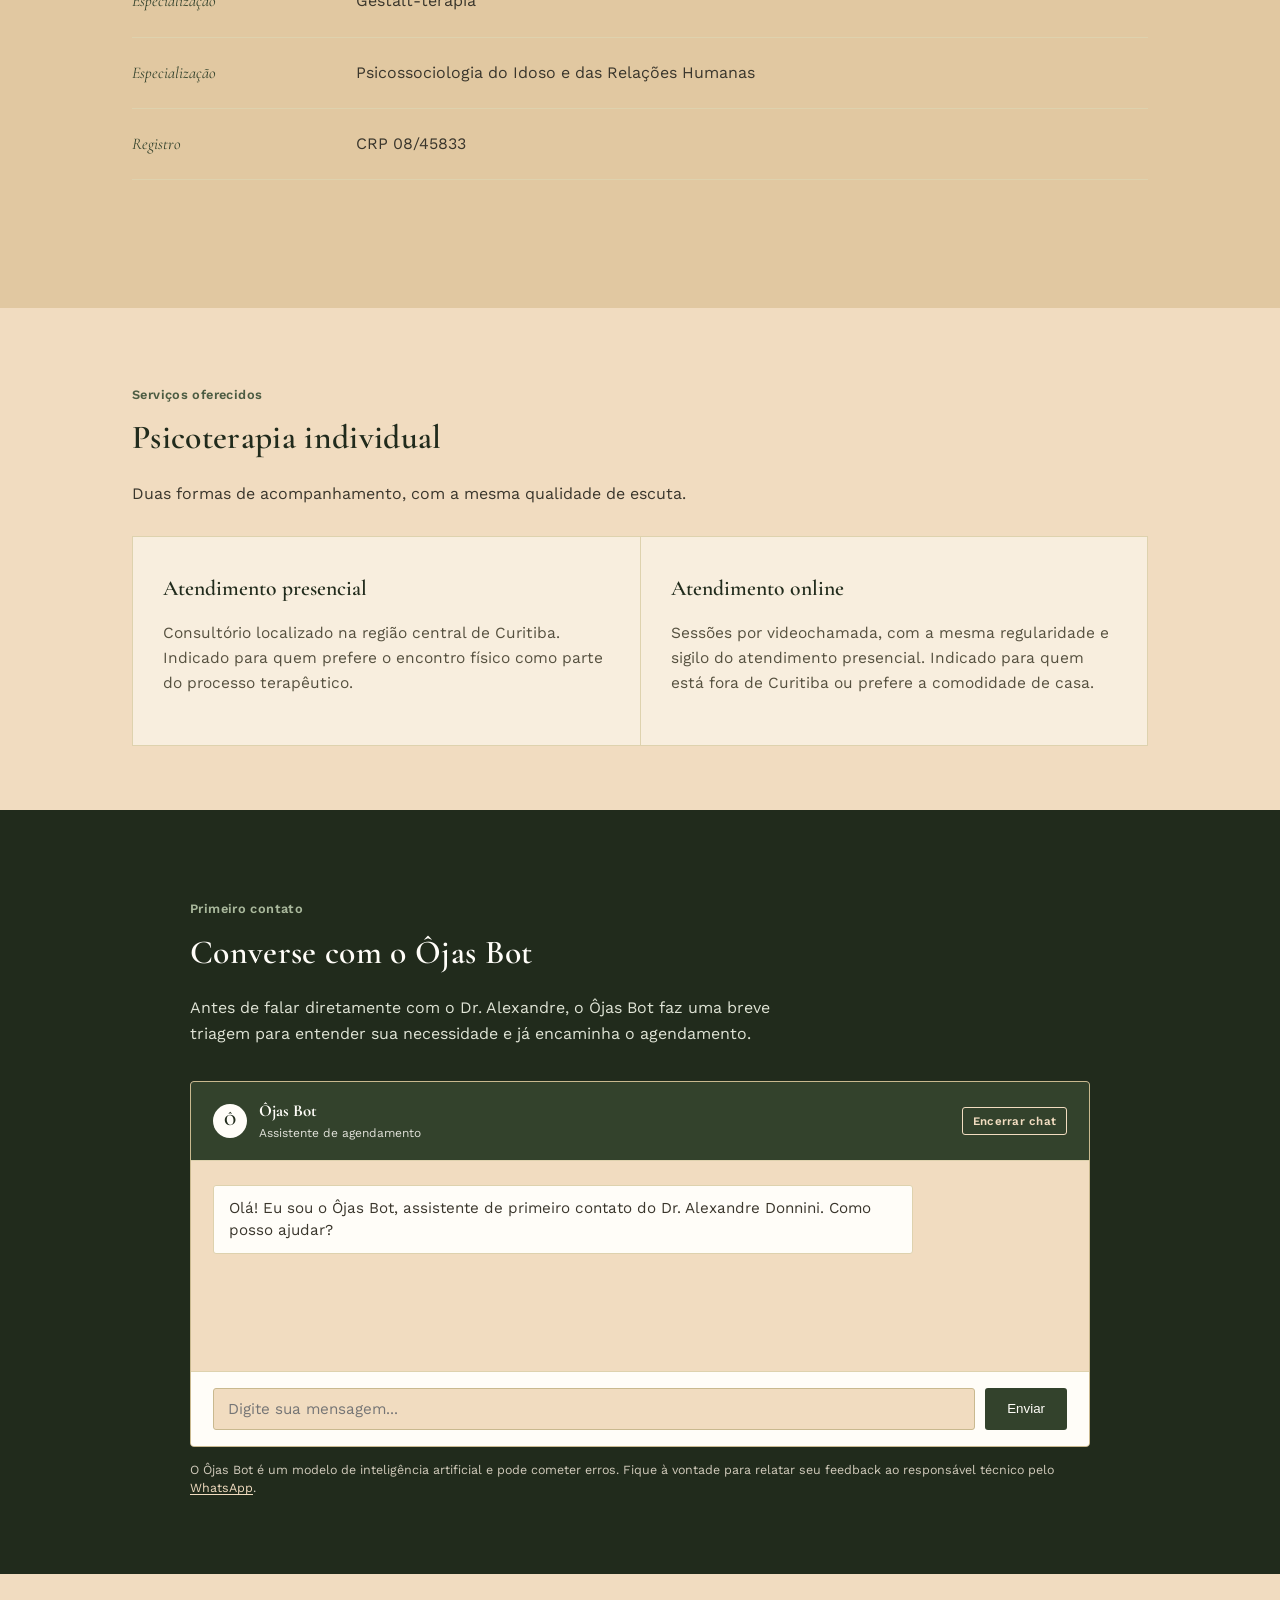
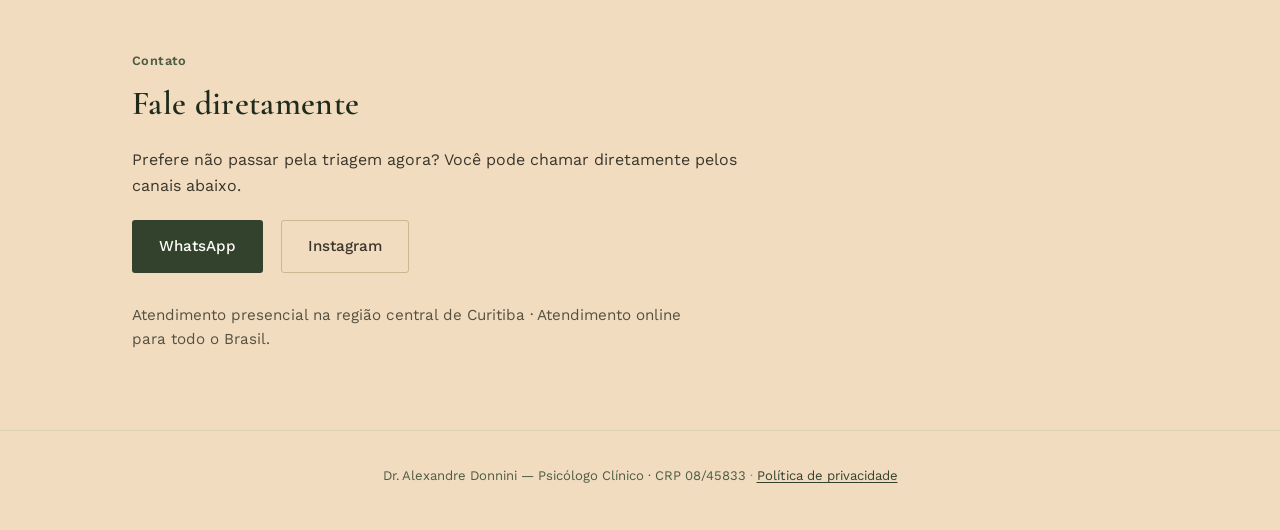
==== commit 170fab6f: "Update index.html" ====
--- a/index.html
+++ b/index.html
@@ -128,7 +128,7 @@
         <div class="bot-avatar">Ô</div>
         <div class="bot-topo-texto">
           <strong>Ôjas Bot</strong>
-          <span>Assistente de triagem e agendamento</span>
+          <span>Assistente de agendamento</span>
         </div>
         <button type="button" class="bot-encerrar" data-ojas-encerrar>Encerrar chat</button>
       </div>
--- a/style.css
+++ b/style.css
@@ -375,6 +375,31 @@
   border-bottom: 1px solid var(--linha-fina);
 }
 
+.bot-topo-texto {
+  flex: 1;
+  min-width: 0;
+}
+
+.bot-encerrar {
+  margin-left: auto;
+  background: transparent;
+  border: 1px solid var(--creme);
+  color: var(--creme);
+  font-family: var(--sans);
+  font-size: 0.72rem;
+  font-weight: 600;
+  letter-spacing: 0.02em;
+  padding: 6px 10px;
+  border-radius: 3px;
+  cursor: pointer;
+  white-space: nowrap;
+}
+
+.bot-encerrar:hover {
+  background: var(--verde-escuro);
+  color: var(--creme-claro);
+}
+
 .bot-avatar {
   width: 34px;
   height: 34px;
@@ -485,6 +510,25 @@
 
 .bot-form button:hover { background: var(--verde-claro); }
 
+.bot-aviso {
+  margin: 14px auto 0;
+  max-width: none;
+  font-size: 0.78rem;
+  line-height: 1.5;
+  color: rgba(248, 238, 222, 0.82);
+  text-align: left;
+}
+
+.bot-aviso a {
+  color: var(--creme);
+  text-decoration: underline;
+  text-underline-offset: 2px;
+}
+
+.bot-aviso a:hover {
+  color: var(--branco);
+}
+
 .bot-resumo {
   margin: 18px 22px 22px;
   padding: 18px;
@@ -522,7 +566,92 @@
   border-top: 1px solid var(--linha-fina);
 }
 
+footer a {
+  color: var(--verde);
+  text-decoration: underline;
+  text-underline-offset: 2px;
+}
+
+.footer-sep { opacity: 0.6; }
+
+.pagina-legal {
+  max-width: 720px;
+  margin: 0 auto;
+  padding: 48px 32px 80px;
+}
+
+.pagina-legal h1 {
+  font-size: 2.2rem;
+  margin-bottom: 0.3em;
+}
+
+.pagina-legal h2 {
+  font-size: 1.35rem;
+  margin-top: 1.6em;
+}
+
+.pagina-legal p,
+.pagina-legal li {
+  max-width: 68ch;
+}
+
+.pagina-legal ul {
+  padding-left: 1.2em;
+}
+
+.pagina-legal .atualizado {
+  font-size: 0.82rem;
+  color: var(--verde-claro);
+}
+
+.menu-flutuante {
+  display: none;
+}
+
+@media (max-width: 860px) {
+  .menu-flutuante {
+    display: flex;
+    flex-direction: column;
+    align-items: flex-end;
+    gap: 8px;
+    position: fixed;
+    right: 16px;
+    left: auto;
+    bottom: calc(16px + env(safe-area-inset-bottom));
+    z-index: 40;
+    justify-content: flex-end;
+  }
+
+  .menu-flutuante a {
+    flex: 0 0 auto;
+    width: 46px;
+    min-width: 46px;
+    height: 46px;
+    padding: 0;
+    border-radius: 50%;
+    background: var(--verde);
+    color: var(--creme);
+    text-decoration: none;
+    box-shadow: 0 4px 16px rgba(33, 43, 28, 0.28);
+    display: flex;
+    align-items: center;
+    justify-content: center;
+  }
+
+  .menu-flutuante svg {
+    width: 22px;
+    height: 22px;
+    fill: currentColor;
+  }
+
+  .menu-flutuante a:hover,
+  .menu-flutuante a:focus-visible {
+    background: var(--verde-escuro);
+    color: var(--creme-claro);
+  }
+}
+
 @media (prefers-reduced-motion: reduce) {
   html { scroll-behavior: auto; }
   * { transition: none !important; }
-}+}
